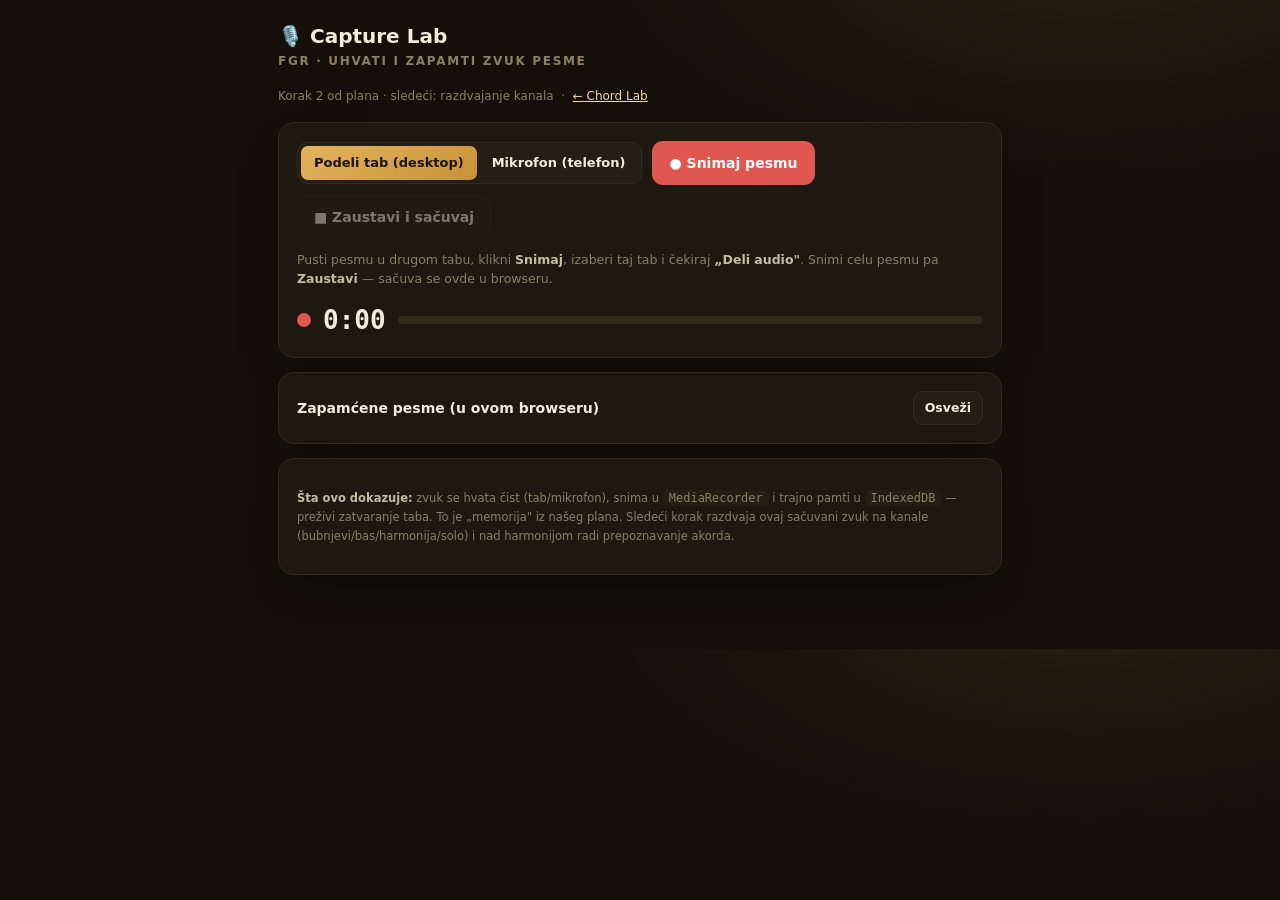
==== capture-lab.html @ 3cb63837 "Add capture-lab.html: record whole song and persist it Step 2 of the transcription pipeline. Capture" ====
<!doctype html>
<html lang="sr">
<head>
<meta charset="utf-8">
<meta name="viewport" content="width=device-width, initial-scale=1, viewport-fit=cover">
<meta name="theme-color" content="#141009">
<title>FGR — Capture Lab (snimi i zapamti pesmu)</title>
<style>
  :root{
    --bg:#141009; --panel:#1d1810; --panel-2:#241e15; --ink:#f3ecdd; --ink-2:#c6bba4; --muted:#8b7f68;
    --line:#332b1e; --brass:#e3b45c; --brass-2:#c89234; --brass-ink:#f4d99a; --coral:#e28a58; --blue:#83a6df;
    --rec:#e0574f;
    --mono:ui-monospace,"SF Mono",Menlo,"Roboto Mono",monospace; --sans:system-ui,-apple-system,"Segoe UI",Roboto,Arial,sans-serif;
  }
  *{box-sizing:border-box;}
  body{margin:0;background:radial-gradient(800px 400px at 85% -10%, #2a2114 0%, transparent 60%),var(--bg);
       color:var(--ink);font-family:var(--sans);-webkit-font-smoothing:antialiased;line-height:1.45;}
  .wrap{max-width:760px;margin:0 auto;padding:22px 18px 60px;}
  h1{font-size:20px;margin:0 0 2px;} .sub{color:var(--muted);font-size:12px;letter-spacing:.14em;text-transform:uppercase;font-weight:700;margin-bottom:18px;}
  .nav{font-size:12px;color:var(--muted);margin-bottom:16px;} .nav a{color:var(--brass-ink);}
  .card{background:var(--panel);border:1px solid var(--line);border-radius:16px;padding:18px;margin-bottom:14px;box-shadow:0 20px 44px -22px rgba(0,0,0,.7);}
  .row{display:flex;gap:10px;flex-wrap:wrap;align-items:center;}
  button{font:inherit;font-weight:650;font-size:14px;border:1px solid var(--line);background:var(--panel-2);color:var(--ink);padding:11px 16px;border-radius:11px;cursor:pointer;transition:.15s;}
  button:hover{border-color:var(--brass);} button:disabled{opacity:.45;cursor:not-allowed;}
  button.primary{background:linear-gradient(150deg,var(--brass),var(--brass-2));color:#1a1204;border-color:transparent;}
  button.rec{background:var(--rec);color:#fff;border-color:transparent;}
  .mini{font-size:12.5px;padding:7px 11px;border-radius:9px;}
  .seg{display:inline-flex;background:var(--panel-2);border:1px solid var(--line);border-radius:10px;padding:3px;gap:2px;}
  .seg button{border:0;background:transparent;padding:8px 13px;font-size:13px;border-radius:7px;}
  .seg button[aria-pressed="true"]{background:linear-gradient(150deg,var(--brass),var(--brass-2));color:#1a1204;}
  .status{font-size:12.5px;color:var(--muted);margin-top:12px;} .status b{color:var(--ink-2);} .status.warn{color:var(--coral);}
  .rec-live{display:flex;align-items:center;gap:12px;margin-top:14px;font-family:var(--mono);font-size:26px;font-weight:700;}
  .rec-live .dot{width:14px;height:14px;border-radius:50%;background:var(--rec);animation:blink 1s steps(2,end) infinite;}
  @keyframes blink{50%{opacity:.25;}} @media (prefers-reduced-motion:reduce){.rec-live .dot{animation:none;}}
  .meter{height:8px;border-radius:999px;background:var(--line);overflow:hidden;flex:1;min-width:120px;}
  .meter>i{display:block;height:100%;width:0;background:linear-gradient(90deg,var(--brass),var(--coral));transition:width .06s;}
  .empty{color:var(--muted);font-size:13px;padding:10px 2px;}
  .item{display:flex;align-items:center;gap:12px;padding:12px;border:1px solid var(--line);border-radius:12px;background:var(--panel-2);margin-top:10px;}
  .item .info{flex:1;min-width:0;} .item .name{font-weight:700;font-size:14px;overflow:hidden;text-overflow:ellipsis;white-space:nowrap;}
  .item .meta{font-family:var(--mono);font-size:11.5px;color:var(--muted);margin-top:3px;}
  .item audio{height:34px;} .item .acts{display:flex;gap:6px;}
  .iconbtn{padding:8px 10px;border-radius:9px;font-size:13px;}
  .hint{font-size:11.5px;color:var(--muted);line-height:1.6;} .hint b{color:var(--ink-2);}
  code{font-family:var(--mono);background:var(--panel-2);padding:1px 6px;border-radius:5px;font-size:12px;}
</style>
</head>
<body>
<div class="wrap">
  <h1>🎙️ Capture Lab</h1>
  <div class="sub">FGR · uhvati i zapamti zvuk pesme</div>
  <div class="nav">Korak 2 od plana · sledeći: razdvajanje kanala &nbsp;·&nbsp; <a href="chord-lab.html">← Chord Lab</a></div>

  <div class="card">
    <div class="row">
      <div class="seg" id="srcSeg" role="group" aria-label="Izvor zvuka">
        <button data-src="tab" aria-pressed="true">Podeli tab (desktop)</button>
        <button data-src="mic" aria-pressed="false">Mikrofon (telefon)</button>
      </div>
      <button id="recBtn" class="rec">● Snimaj pesmu</button>
      <button id="stopBtn" disabled>■ Zaustavi i sačuvaj</button>
    </div>
    <div id="status" class="status">Pusti pesmu u drugom tabu, klikni <b>Snimaj</b>, izaberi taj tab i čekiraj <b>„Deli audio"</b>. Snimi celu pesmu pa <b>Zaustavi</b> — sačuva se ovde u browseru.</div>
    <div id="live" class="rec-live" hidden><span class="dot"></span><span id="timer">0:00</span><span class="meter"><i id="mtr"></i></span></div>
  </div>

  <div class="card">
    <div class="row" style="justify-content:space-between">
      <b style="font-size:14px">Zapamćene pesme (u ovom browseru)</b>
      <button id="refreshBtn" class="mini">Osveži</button>
    </div>
    <div id="list"></div>
  </div>

  <div class="card">
    <p class="hint"><b>Šta ovo dokazuje:</b> zvuk se hvata čist (tab/mikrofon), snima u <code>MediaRecorder</code> i trajno pamti u <code>IndexedDB</code> — preživi zatvaranje taba. To je „memorija" iz našeg plana. Sledeći korak razdvaja ovaj sačuvani zvuk na kanale (bubnjevi/bas/harmonija/solo) i nad harmonijom radi prepoznavanje akorda.</p>
  </div>
</div>

<script>
(function(){
  const $=id=>document.getElementById(id);
  const DB="fgr-capture", STORE="songs"; let db;
  let source="tab", stream, rec, chunks=[], startT=0, timerId, ctx, analyser, rafId, freqData;

  // ---- IndexedDB ----
  function openDB(){ return new Promise((res,rej)=>{
    const r=indexedDB.open(DB,1);
    r.onupgradeneeded=e=>{ e.target.result.createObjectStore(STORE,{keyPath:"id"}); };
    r.onsuccess=e=>{ db=e.target.result; res(); }; r.onerror=e=>rej(e.target.error);
  });}
  function save(rec){ return tx("readwrite",s=>s.put(rec)); }
  function all(){ return new Promise((res,rej)=>{ const out=[]; const s=db.transaction(STORE).objectStore(STORE).openCursor();
    s.onsuccess=e=>{ const c=e.target.result; if(c){ out.push(c.value); c.continue(); } else res(out); }; s.onerror=e=>rej(e.target.error); }); }
  function del(id){ return tx("readwrite",s=>s.delete(id)); }
  function tx(mode,fn){ return new Promise((res,rej)=>{ const t=db.transaction(STORE,mode); const s=t.objectStore(STORE); fn(s); t.oncomplete=res; t.onerror=e=>rej(e.target.error); }); }

  // ---- source ----
  $("srcSeg").addEventListener("click",e=>{ const b=e.target.closest("button[data-src]"); if(!b)return; source=b.dataset.src;
    [...$("srcSeg").children].forEach(x=>x.setAttribute("aria-pressed",x===b)); });

  async function startRec(){
    try{
      if(source==="tab"){
        if(!navigator.mediaDevices.getDisplayMedia) return warn("Nema deljenja taba — probaj Chrome/Edge desktop ili Mikrofon.");
        stream=await navigator.mediaDevices.getDisplayMedia({video:true,audio:true});
        if(!stream.getAudioTracks().length){ stopTracks(); return warn("Nema audio-a! Moraš da čekiraš „Deli audio taba"."); }
      }else{
        stream=await navigator.mediaDevices.getUserMedia({audio:{echoCancellation:false,noiseSuppression:false,autoGainControl:false}});
      }
    }catch(err){ return warn("Odbijeno / greška: "+err.message); }

    const aTrack=stream.getAudioTracks()[0];
    const aStream=new MediaStream([aTrack]);
    const mime = MediaRecorder.isTypeSupported("audio/webm;codecs=opus")?"audio/webm;codecs=opus"
              : MediaRecorder.isTypeSupported("audio/webm")?"audio/webm":"";
    rec=new MediaRecorder(aStream, mime?{mimeType:mime}:undefined);
    chunks=[]; rec.ondataavailable=e=>{ if(e.data.size)chunks.push(e.data); };
    rec.onstop=finalize; rec.start(1000);

    // VU meter
    ctx=new (window.AudioContext||window.webkitAudioContext)();
    analyser=ctx.createAnalyser(); analyser.fftSize=1024; ctx.createMediaStreamSource(aStream).connect(analyser);
    freqData=new Uint8Array(analyser.frequencyBinCount); meterLoop();

    startT=Date.now(); $("live").hidden=false; tick(); timerId=setInterval(tick,500);
    $("recBtn").disabled=true; $("stopBtn").disabled=false;
    setStatus("Snima… ("+(source==="tab"?"tab":"mikrofon")+"). Klikni Zaustavi kad se pesma završi.");
    aTrack.onended=()=>{ if(rec&&rec.state!=="inactive") stopRec(); };
  }

  function meterLoop(){ if(!analyser)return; analyser.getByteFrequencyData(freqData);
    let s=0; for(let i=0;i<freqData.length;i++)s+=freqData[i]; const avg=s/freqData.length/255;
    $("mtr").style.width=Math.min(100,avg*180)+"%"; rafId=requestAnimationFrame(meterLoop); }

  function tick(){ const s=Math.floor((Date.now()-startT)/1000); $("timer").textContent=Math.floor(s/60)+":"+String(s%60).padStart(2,"0"); }

  function stopRec(){ if(rec&&rec.state!=="inactive")rec.stop();
    clearInterval(timerId); if(rafId)cancelAnimationFrame(rafId); if(ctx)ctx.close().catch(()=>{}); analyser=null;
    stopTracks(); $("live").hidden=true; $("recBtn").disabled=false; $("stopBtn").disabled=true; }
  function stopTracks(){ if(stream)stream.getTracks().forEach(t=>t.stop()); }

  async function finalize(){
    const blob=new Blob(chunks,{type:chunks[0]?.type||"audio/webm"});
    const dur=Math.round((Date.now()-startT)/1000);
    const name=prompt("Naziv pesme:", "Snimak "+new Date().toLocaleTimeString("sr"));
    if(name===null){ setStatus("Otkazano — snimak nije sačuvan."); return; }
    const item={ id:"s-"+Date.now(), name:name||"Bez naziva", blob, size:blob.size, dur, at:Date.now() };
    await save(item); setStatus("Sačuvano: <b>"+item.name+"</b> ("+fmtDur(dur)+", "+fmtSize(blob.size)+").");
    render();
  }

  async function render(){
    const items=(await all()).sort((a,b)=>b.at-a.at); const el=$("list");
    if(!items.length){ el.innerHTML='<div class="empty">Još nema zapamćenih pesama.</div>'; return; }
    el.innerHTML="";
    items.forEach(it=>{
      const url=URL.createObjectURL(it.blob);
      const d=document.createElement("div"); d.className="item";
      d.innerHTML='<div class="info"><div class="name">'+esc(it.name)+'</div>'
        +'<div class="meta">'+fmtDur(it.dur)+' · '+fmtSize(it.size)+' · '+new Date(it.at).toLocaleString("sr")+'</div>'
        +'<audio controls src="'+url+'"></audio></div>'
        +'<div class="acts"><button class="iconbtn" data-dl>⬇</button><button class="iconbtn" data-del>🗑</button></div>';
      d.querySelector("[data-dl]").onclick=()=>{ const a=document.createElement("a"); a.href=url; a.download=it.name.replace(/[^\w -]/g,"_")+".webm"; a.click(); };
      d.querySelector("[data-del]").onclick=async()=>{ if(confirm("Obriši „"+it.name+"“?")){ await del(it.id); render(); } };
      el.appendChild(d);
    });
  }

  const fmtDur=s=>Math.floor(s/60)+":"+String(s%60).padStart(2,"0");
  const fmtSize=b=> b>1e6?(b/1e6).toFixed(1)+" MB":(b/1e3).toFixed(0)+" KB";
  const esc=s=>s.replace(/[&<>"]/g,c=>({"&":"&amp;","<":"&lt;",">":"&gt;",'"':"&quot;"}[c]));
  function warn(m){ setStatus(m,true); $("recBtn").disabled=false; $("stopBtn").disabled=true; }
  function setStatus(m,w){ const s=$("status"); s.innerHTML=m; s.classList.toggle("warn",!!w); }

  $("recBtn").onclick=startRec; $("stopBtn").onclick=stopRec; $("refreshBtn").onclick=render;
  openDB().then(render).catch(e=>setStatus("IndexedDB greška: "+e.message,true));
})();
</script>
</body>
</html>
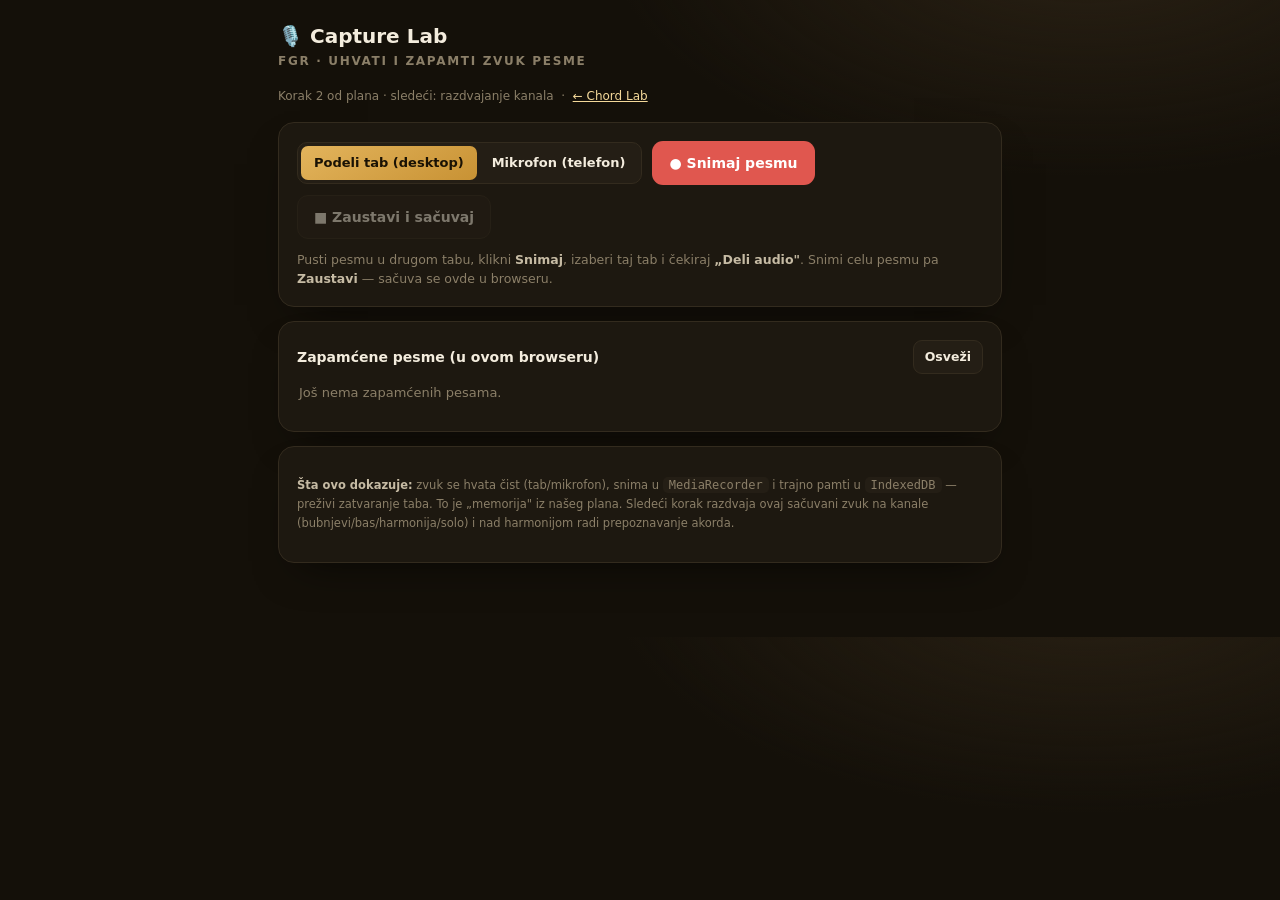
==== commit 79aa2b9b: "Fix broken JS in capture-lab and chord-lab A straight double-quote inside a Serbian-quoted string ("" ====
--- a/capture-lab.html
+++ b/capture-lab.html
@@ -13,6 +13,7 @@
     --mono:ui-monospace,"SF Mono",Menlo,"Roboto Mono",monospace; --sans:system-ui,-apple-system,"Segoe UI",Roboto,Arial,sans-serif;
   }
   *{box-sizing:border-box;}
+  [hidden]{display:none!important;}
   body{margin:0;background:radial-gradient(800px 400px at 85% -10%, #2a2114 0%, transparent 60%),var(--bg);
        color:var(--ink);font-family:var(--sans);-webkit-font-smoothing:antialiased;line-height:1.45;}
   .wrap{max-width:760px;margin:0 auto;padding:22px 18px 60px;}
@@ -103,7 +104,7 @@
       if(source==="tab"){
         if(!navigator.mediaDevices.getDisplayMedia) return warn("Nema deljenja taba — probaj Chrome/Edge desktop ili Mikrofon.");
         stream=await navigator.mediaDevices.getDisplayMedia({video:true,audio:true});
-        if(!stream.getAudioTracks().length){ stopTracks(); return warn("Nema audio-a! Moraš da čekiraš „Deli audio taba"."); }
+        if(!stream.getAudioTracks().length){ stopTracks(); return warn("Nema audio-a! Moraš da čekiraš „Deli audio taba”."); }
       }else{
         stream=await navigator.mediaDevices.getUserMedia({audio:{echoCancellation:false,noiseSuppression:false,autoGainControl:false}});
       }
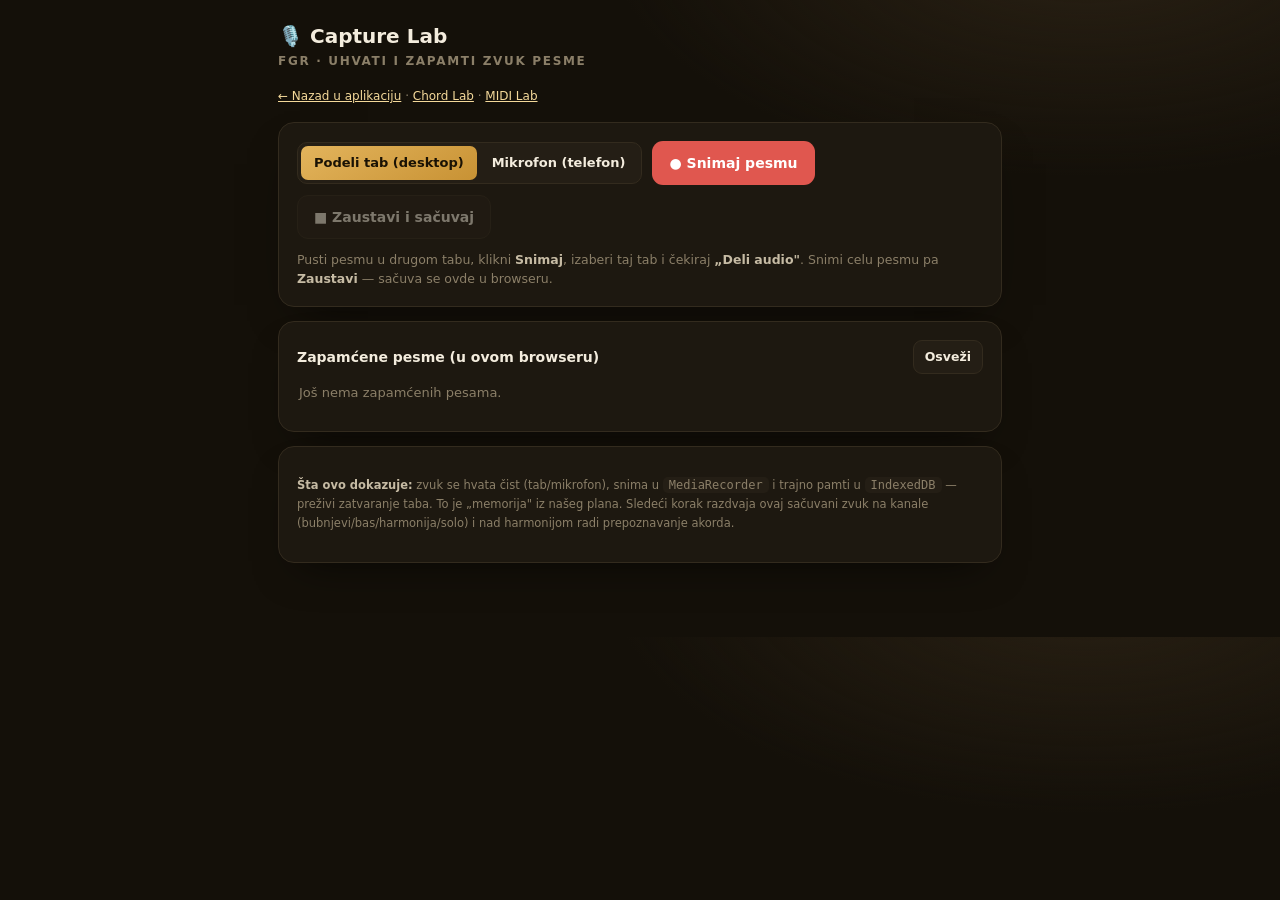
==== commit fdd61446: "Add back-to-app navigation on all lab pages Lab pages were dead ends - no way back to the main app w" ====
--- a/capture-lab.html
+++ b/capture-lab.html
@@ -49,7 +49,7 @@
 <div class="wrap">
   <h1>🎙️ Capture Lab</h1>
   <div class="sub">FGR · uhvati i zapamti zvuk pesme</div>
-  <div class="nav">Korak 2 od plana · sledeći: razdvajanje kanala &nbsp;·&nbsp; <a href="chord-lab.html">← Chord Lab</a></div>
+  <div class="nav"><a href="./">&larr; Nazad u aplikaciju</a> · <a href="chord-lab.html">Chord Lab</a> · <a href="midi-lab.html">MIDI Lab</a></div>
 
   <div class="card">
     <div class="row">
